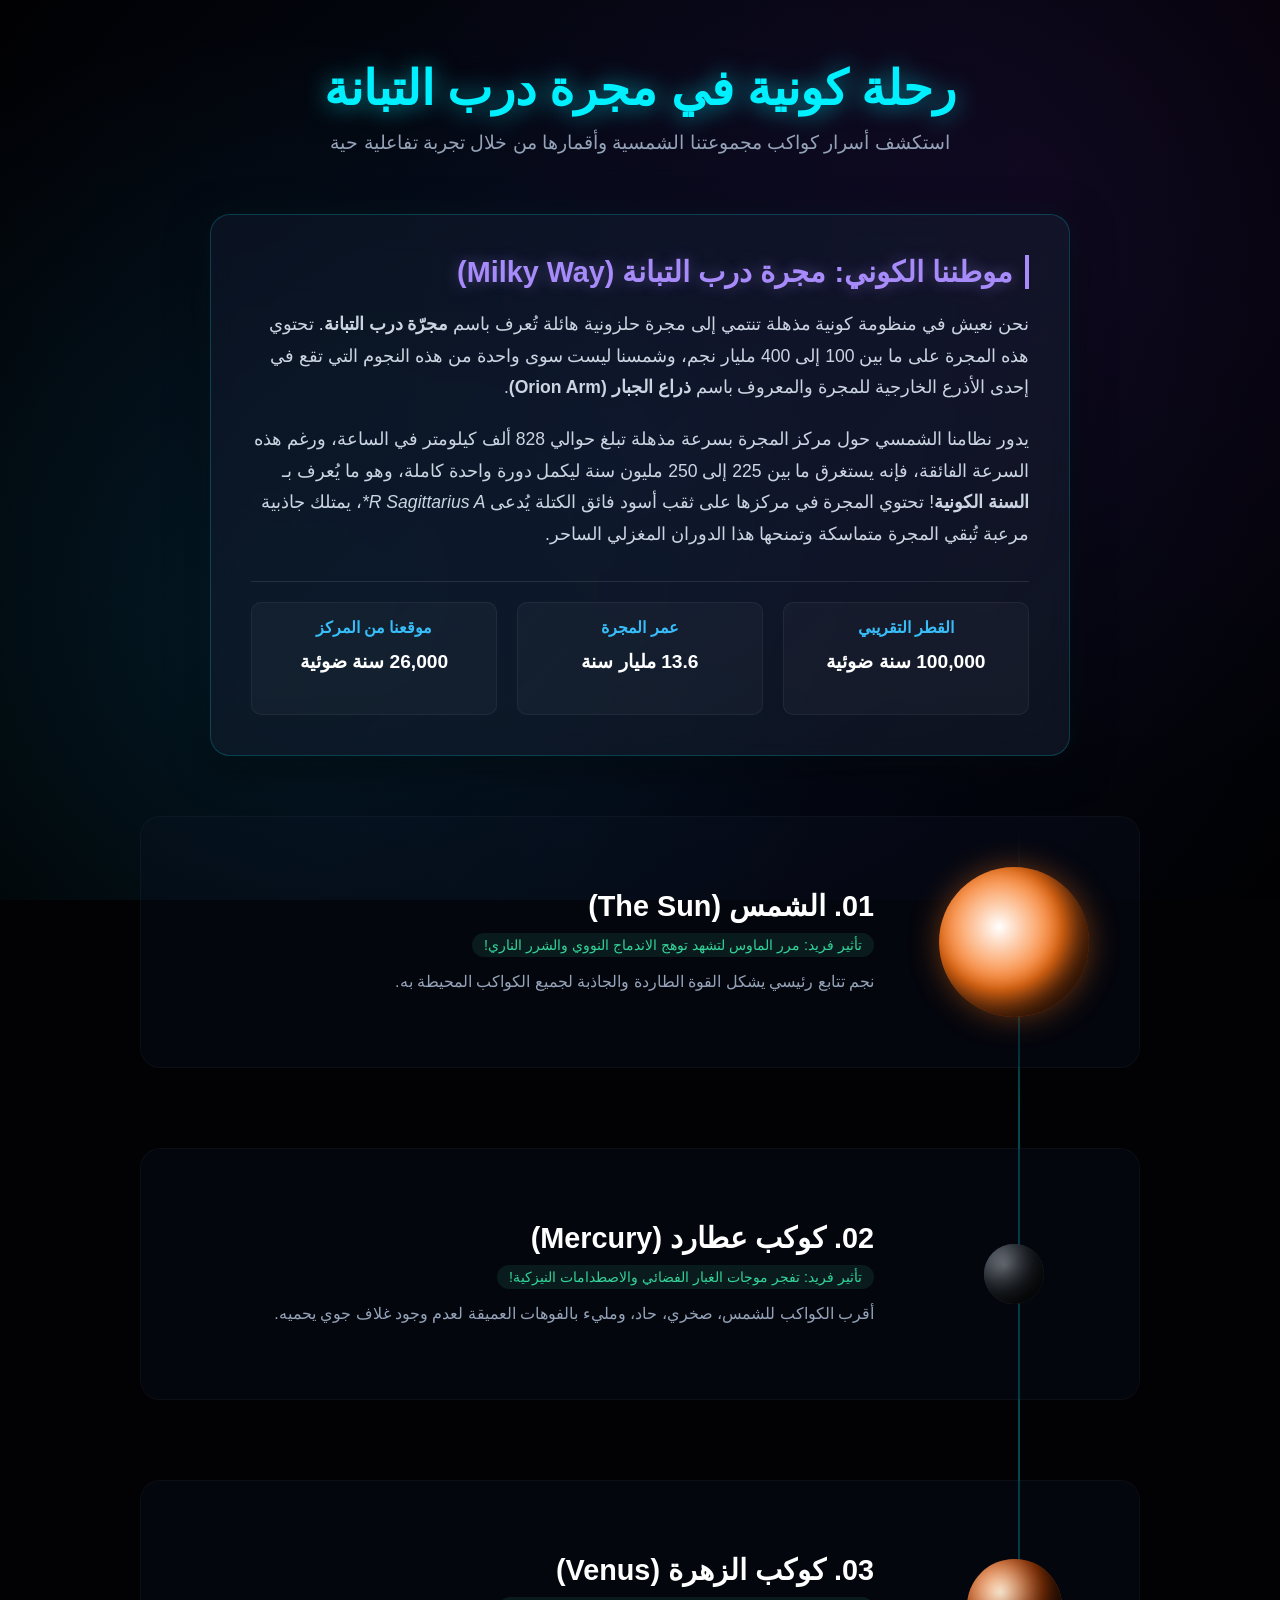
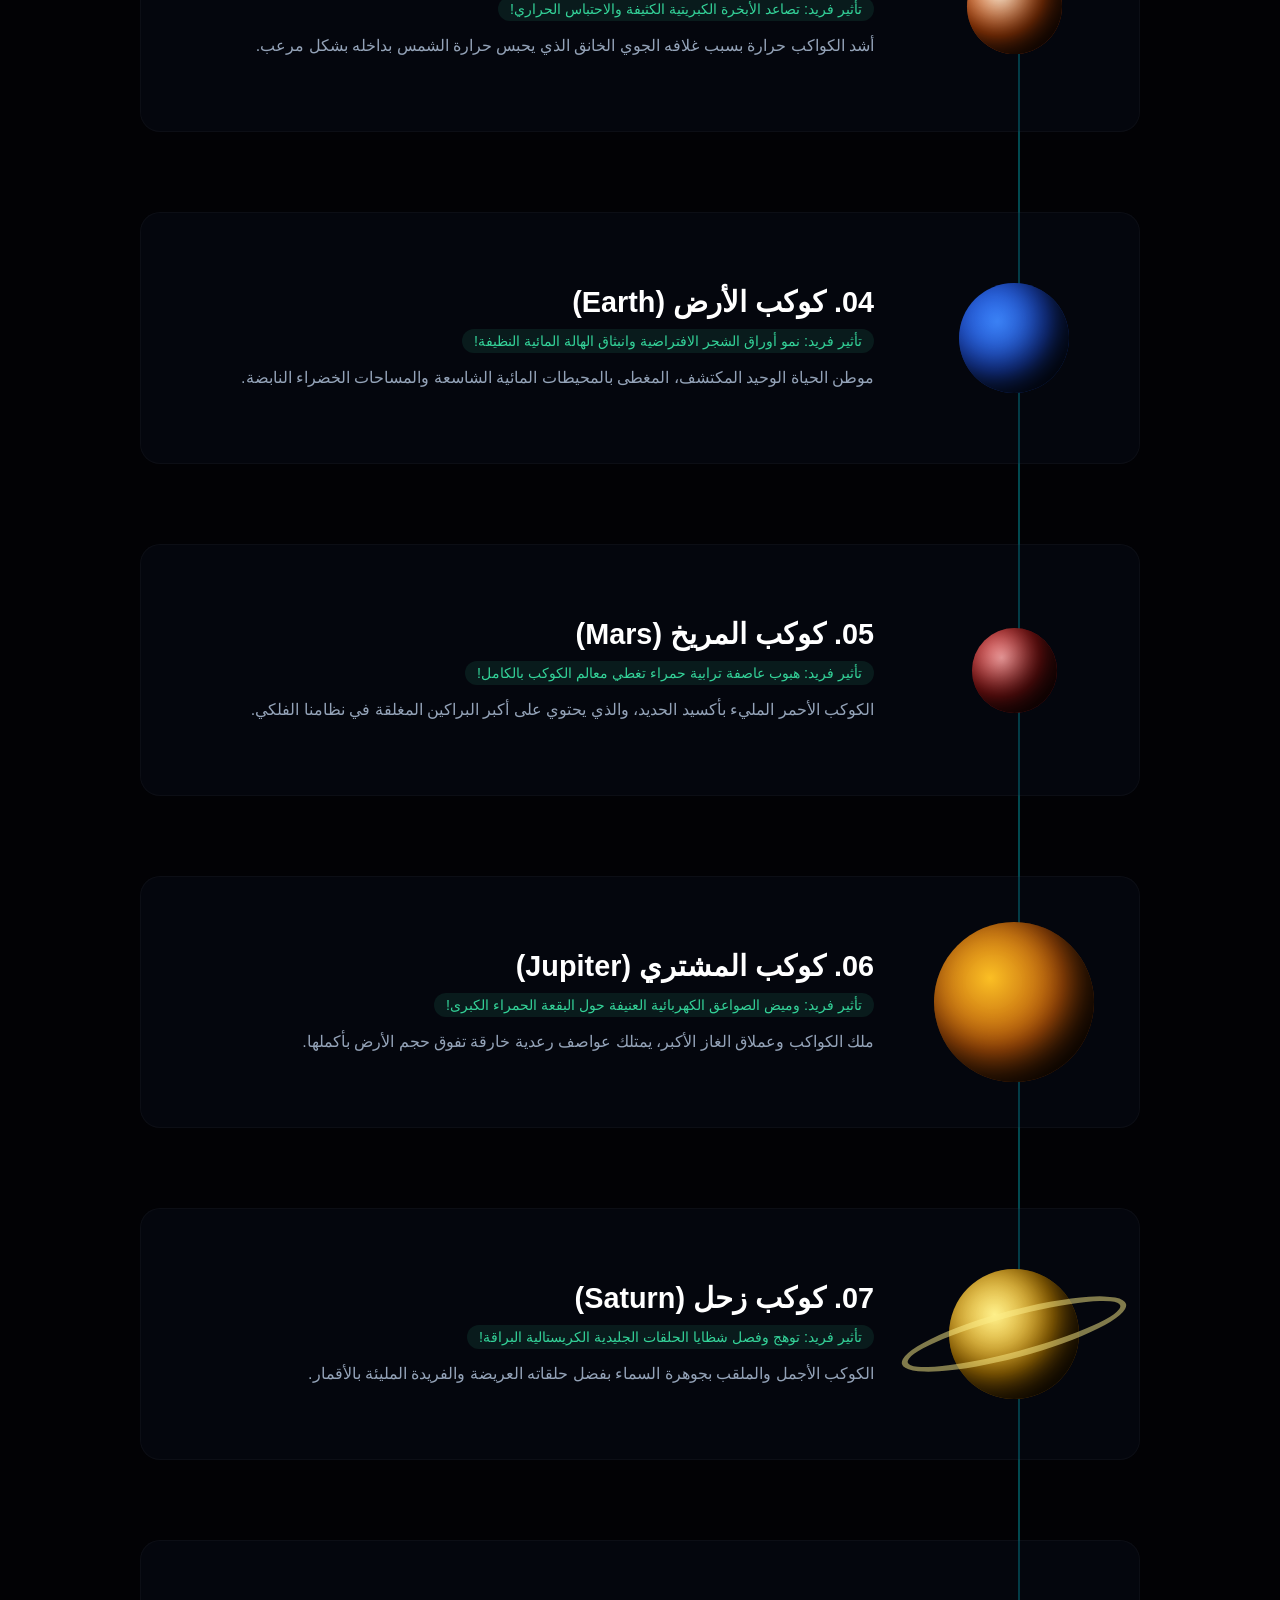
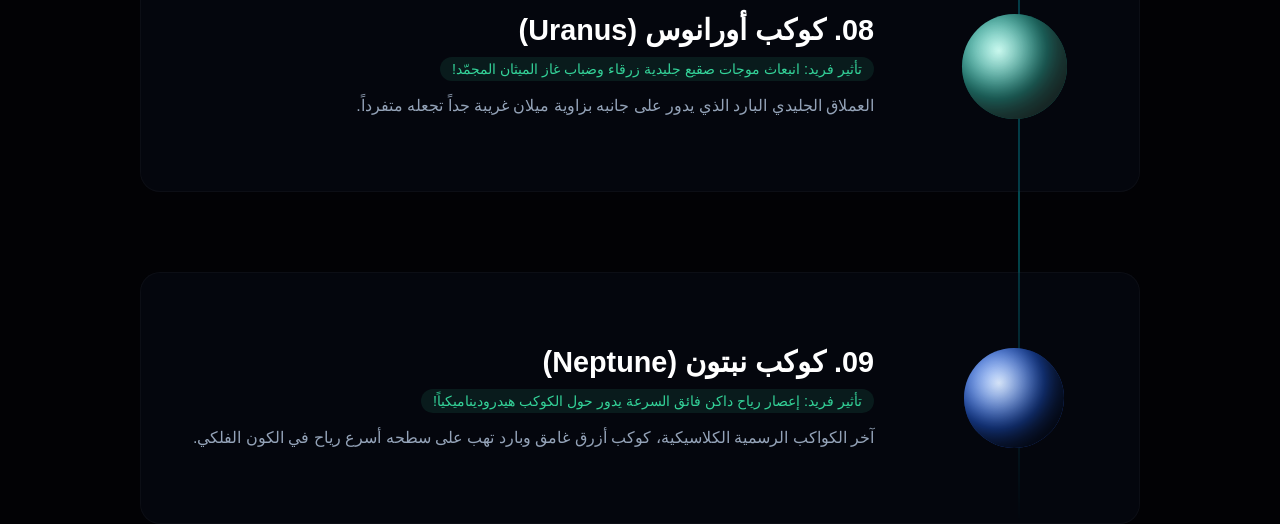
==== index.html @ 85b575a9 "Add files via upload" ====
<!doctype html>
<html lang="ar" dir="rtl">
  <head>
    <meta charset="UTF-8" />
    <meta name="viewport" content="width=device-width, initial-scale=1.0" />
    <title>مستكشف مجرة درب التبانة والكواكب</title>
    <link rel="stylesheet" href="Planets.css" />
  </head>
  <body>
    <div class="space-background">
      <div class="stars-layer"></div>
      <div class="nebula-layer"></div>
    </div>

    <header class="main-header">
      <h1>رحلة كونية في مجرة درب التبانة</h1>
      <p>
        استكشف أسرار كواكب مجموعتنا الشمسية وأقمارها من خلال تجربة تفاعلية حية
      </p>
    </header>

    <section class="galaxy-section">
      <div class="galaxy-card">
        <h2>موطننا الكوني: مجرة درب التبانة (Milky Way)</h2>
        <p>
          نحن نعيش في منظومة كونية مذهلة تنتمي إلى مجرة حلزونية هائلة تُعرف باسم
          <strong>مجرّة درب التبانة</strong>. تحتوي هذه المجرة على ما بين 100
          إلى 400 مليار نجم، وشمسنا ليست سوى واحدة من هذه النجوم التي تقع في
          إحدى الأذرع الخارجية للمجرة والمعروف باسم
          <strong>ذراع الجبار (Orion Arm)</strong>.
        </p>
        <p>
          يدور نظامنا الشمسي حول مركز المجرة بسرعة مذهلة تبلغ حوالي 828 ألف
          كيلومتر في الساعة، ورغم هذه السرعة الفائقة، فإنه يستغرق ما بين 225 إلى
          250 مليون سنة ليكمل دورة واحدة كاملة، وهو ما يُعرف بـ
          <strong>السنة الكونية</strong>! تحتوي المجرة في مركزها على ثقب أسود
          فائق الكتلة يُدعى <em>R Sagittarius A*</em>، يمتلك جاذبية مرعبة تُبقي
          المجرة متماسكة وتمنحها هذا الدوران المغزلي الساحر.
        </p>
        <div class="galaxy-stats">
          <div class="stat-item">
            <h4>القطر التقريبي</h4>
            <p>100,000 سنة ضوئية</p>
          </div>
          <div class="stat-item">
            <h4>عمر المجرة</h4>
            <p>13.6 مليار سنة</p>
          </div>
          <div class="stat-item">
            <h4>موقعنا من المركز</h4>
            <p>26,000 سنة ضوئية</p>
          </div>
        </div>
      </div>
    </section>

    <section class="solar-system-vertical">
      <div class="system-line"></div>

      <div class="celestial-row" id="sun-row" onclick="zoomPlanet('sun')">
        <div class="visual-container">
          <div class="planet-3d sun">
            <div class="fire-particle p1"></div>
            <div class="fire-particle p2"></div>
          </div>
        </div>
        <div class="text-container">
          <h3>01. الشمس (The Sun)</h3>
          <p class="feature-tag">
            تأثير فريد: مرر الماوس لتشهد توهج الاندماج النووي والشرر الناري!
          </p>
          <p class="brief-info">
            نجم تتابع رئيسي يشكل القوة الطاردة والجاذبة لجميع الكواكب المحيطة
            به.
          </p>
        </div>
      </div>

      <div
        class="celestial-row"
        id="mercury-row"
        onclick="zoomPlanet('mercury')"
      >
        <div class="visual-container">
          <div class="planet-3d mercury">
            <div class="crater-dust c1"></div>
            <div class="crater-dust c2"></div>
          </div>
        </div>
        <div class="text-container">
          <h3>02. كوكب عطارد (Mercury)</h3>
          <p class="feature-tag">
            تأثير فريد: تفجر موجات الغبار الفضائي والاصطدامات النيزكية!
          </p>
          <p class="brief-info">
            أقرب الكواكب للشمس، صخري، حاد، ومليء بالفوهات العميقة لعدم وجود غلاف
            جوي يحميه.
          </p>
        </div>
      </div>

      <div class="celestial-row" id="venus-row" onclick="zoomPlanet('venus')">
        <div class="visual-container">
          <div class="planet-3d venus">
            <div class="acid-cloud ac1"></div>
          </div>
        </div>
        <div class="text-container">
          <h3>03. كوكب الزهرة (Venus)</h3>
          <p class="feature-tag">
            تأثير فريد: تصاعد الأبخرة الكبريتية الكثيفة والاحتباس الحراري!
          </p>
          <p class="brief-info">
            أشد الكواكب حرارة بسبب غلافه الجوي الخانق الذي يحبس حرارة الشمس
            بداخله بشكل مرعب.
          </p>
        </div>
      </div>

      <div class="celestial-row" id="earth-row" onclick="zoomPlanet('earth')">
        <div class="visual-container">
          <div class="planet-3d earth">
            <div class="nature-effect water-ring"></div>
            <div class="nature-effect tree-leaf leaf1">🍃</div>
            <div class="nature-effect tree-leaf leaf2">🌱</div>
          </div>
        </div>
        <div class="text-container">
          <h3>04. كوكب الأرض (Earth)</h3>
          <p class="feature-tag">
            تأثير فريد: نمو أوراق الشجر الافتراضية وانبثاق الهالة المائية
            النظيفة!
          </p>
          <p class="brief-info">
            موطن الحياة الوحيد المكتشف، المغطى بالمحيطات المائية الشاسعة
            والمساحات الخضراء النابضة.
          </p>
        </div>
      </div>

      <div class="celestial-row" id="mars-row" onclick="zoomPlanet('mars')">
        <div class="visual-container">
          <div class="planet-3d mars">
            <div class="sand-storm s1"></div>
            <div class="sand-storm s2"></div>
          </div>
        </div>
        <div class="text-container">
          <h3>05. كوكب المريخ (Mars)</h3>
          <p class="feature-tag">
            تأثير فريد: هبوب عاصفة ترابية حمراء تغطي معالم الكوكب بالكامل!
          </p>
          <p class="brief-info">
            الكوكب الأحمر المليء بأكسيد الحديد، والذي يحتوي على أكبر البراكين
            المغلقة في نظامنا الفلكي.
          </p>
        </div>
      </div>

      <div
        class="celestial-row"
        id="jupiter-row"
        onclick="zoomPlanet('jupiter')"
      >
        <div class="visual-container">
          <div class="planet-3d jupiter">
            <div class="lightning-bolt l1">⚡</div>
            <div class="lightning-bolt l2">⚡</div>
          </div>
        </div>
        <div class="text-container">
          <h3>06. كوكب المشتري (Jupiter)</h3>
          <p class="feature-tag">
            تأثير فريد: وميض الصواعق الكهربائية العنيفة حول البقعة الحمراء
            الكبرى!
          </p>
          <p class="brief-info">
            ملك الكواكب وعملاق الغاز الأكبر، يمتلك عواصف رعدية خارقة تفوق حجم
            الأرض بأكملها.
          </p>
        </div>
      </div>

      <div class="celestial-row" id="saturn-row" onclick="zoomPlanet('saturn')">
        <div class="visual-container">
          <div class="planet-3d saturn">
            <div class="ring-glow"></div>
          </div>
        </div>
        <div class="text-container">
          <h3>07. كوكب زحل (Saturn)</h3>
          <p class="feature-tag">
            تأثير فريد: توهج وفصل شظايا الحلقات الجليدية الكريستالية البراقة!
          </p>
          <p class="brief-info">
            الكوكب الأجمل والملقب بجوهرة السماء بفضل حلقاته العريضة والفريدة
            المليئة بالأقمار.
          </p>
        </div>
      </div>

      <div class="celestial-row" id="uranus-row" onclick="zoomPlanet('uranus')">
        <div class="visual-container">
          <div class="planet-3d uranus">
            <div class="ice-mist im1"></div>
          </div>
        </div>
        <div class="text-container">
          <h3>08. كوكب أورانوس (Uranus)</h3>
          <p class="feature-tag">
            تأثير فريد: انبعاث موجات صقيع جليدية زرقاء وضباب غاز الميثان
            المجمّد!
          </p>
          <p class="brief-info">
            العملاق الجليدي البارد الذي يدور على جانبه بزاوية ميلان غريبة جداً
            تجعله متفرداً.
          </p>
        </div>
      </div>

      <div
        class="celestial-row"
        id="neptune-row"
        onclick="zoomPlanet('neptune')"
      >
        <div class="visual-container">
          <div class="planet-3d neptune">
            <div class="wind-wave ww1"></div>
            <div class="wind-wave ww2"></div>
          </div>
        </div>
        <div class="text-container">
          <h3>09. كوكب نبتون (Neptune)</h3>
          <p class="feature-tag">
            تأثير فريد: إعصار رياح داكن فائق السرعة يدور حول الكوكب
            هيدروديناميكياً!
          </p>
          <p class="brief-info">
            آخر الكواكب الرسمية الكلاسيكية، كوكب أزرق غامق وبارد تهب على سطحه
            أسرع رياح في الكون الفلكي.
          </p>
        </div>
      </div>
    </section>

    <div id="infoPanel" class="info-panel">
      <button class="back-btn" onclick="resetUniverse()">
        ← العودة للمجرة
      </button>
      <h2 id="planetName">اسم الأجرام</h2>
      <p id="planetDesc">الوصف هنا...</p>

      <div class="moons-box" id="moonsBox">
        <h3>الأقمار التابعة وحجمها (القطر التقريبي):</h3>
        <ul id="moonsList"></ul>
      </div>
    </div>

    <script src="Planets.js"></script>
  </body>
</html>
---- Planets.css ----
/* إعادة تعيين الخطوط والتنسيقات الأساسية */
* {
  margin: 0;
  padding: 0;
  box-sizing: border-box;
  font-family: "Segoe UI", Tahoma, Geneva, Verdana, sans-serif;
}

body {
  background-color: #020205;
  color: #ffffff;
  overflow-x: hidden;
  min-height: 100vh;
}

/* خلفية فضاء مع طبقات سديمية متحركة عميقة */
.space-background {
  position: fixed;
  width: 100%;
  height: 100%;
  top: 0;
  left: 0;
  z-index: -5;
  background: radial-gradient(circle at center, #060c1f 0%, #010103 100%);
}

.stars-layer {
  position: absolute;
  width: 100%;
  height: 100%;
  background: url("https://i.imgur.com/YCDftZ4.png") repeat;
  opacity: 0.6;
}

.nebula-layer {
  position: absolute;
  width: 100%;
  height: 100%;
  background:
    radial-gradient(
      circle at 80% 20%,
      rgba(88, 28, 135, 0.15) 0%,
      transparent 50%
    ),
    radial-gradient(
      circle at 20% 70%,
      rgba(6, 182, 212, 0.1) 0%,
      transparent 50%
    );
}

/* الهيدر الرئيسي للموقع */
.main-header {
  text-align: center;
  padding: 60px 20px;
}

.main-header h1 {
  font-size: 3rem;
  color: #00f0ff;
  text-shadow: 0 0 25px rgba(0, 240, 255, 0.6);
  margin-bottom: 15px;
}

.main-header p {
  color: #94a3b8;
  font-size: 1.2rem;
}

/* قسم معلومات المجرة المذهل في المنتصف */
.galaxy-section {
  max-width: 900px;
  margin: 0 auto 60px auto;
  padding: 0 20px;
  transition: all 0.5s ease;
}

.galaxy-card {
  background: linear-gradient(
    135deg,
    rgba(15, 23, 42, 0.6),
    rgba(30, 41, 59, 0.4)
  );
  border: 1px solid rgba(0, 240, 255, 0.2);
  border-radius: 20px;
  padding: 40px;
  backdrop-filter: blur(12px);
  box-shadow:
    0 10px 40px rgba(0, 0, 0, 0.5),
    0 0 30px rgba(0, 240, 255, 0.05);
}

.galaxy-card h2 {
  color: #a78bfa;
  font-size: 1.8rem;
  margin-bottom: 20px;
  text-shadow: 0 0 15px rgba(167, 139, 250, 0.4);
  border-right: 4px solid #a78bfa;
  padding-right: 12px;
}

.galaxy-card p {
  font-size: 1.1rem;
  line-height: 1.8;
  color: #cbd5e1;
  margin-bottom: 20px;
}

.galaxy-stats {
  display: flex;
  justify-content: space-between;
  flex-wrap: wrap;
  gap: 20px;
  margin-top: 30px;
  border-top: 1px solid rgba(255, 255, 255, 0.1);
  padding-top: 20px;
}

.stat-item {
  flex: 1;
  min-width: 200px;
  text-align: center;
  background: rgba(255, 255, 255, 0.03);
  padding: 15px;
  border-radius: 10px;
  border: 1px solid rgba(255, 255, 255, 0.05);
}

.stat-item h4 {
  color: #38bdf8;
  margin-bottom: 8px;
}
.stat-item p {
  font-size: 1.2rem;
  font-weight: bold;
  color: #ffffff;
}

/* قسم الأجرام السماوية المرتصّة عمودياً تحت بعضها */
.solar-system-vertical {
  max-width: 1000px;
  margin: 0 auto;
  padding: 0 20px 100px auto;
  position: relative;
  display: flex;
  flex-direction: column;
  gap: 80px;
}

.system-line {
  position: absolute;
  right: 120px;
  top: 0;
  width: 2px;
  height: 100%;
  background: linear-gradient(
    to bottom,
    transparent,
    rgba(0, 240, 255, 0.3) 10%,
    rgba(0, 240, 255, 0.3) 90%,
    transparent
  );
  z-index: -1;
}

/* صف الجرم الفلكي التفاعلي */
.celestial-row {
  display: flex;
  align-items: center;
  cursor: pointer;
  background: rgba(15, 23, 42, 0.25);
  border: 1px solid rgba(255, 255, 255, 0.03);
  padding: 25px;
  border-radius: 20px;
  transition: all 0.5s cubic-bezier(0.25, 1, 0.5, 1);
}

.celestial-row:hover {
  background: rgba(15, 23, 42, 0.6);
  border-color: rgba(0, 240, 255, 0.2);
  transform: translateX(-10px);
  box-shadow: 0 10px 30px rgba(0, 0, 0, 0.4);
}

.visual-container {
  width: 200px;
  height: 200px;
  display: flex;
  justify-content: center;
  align-items: center;
  position: relative;
  flex-shrink: 0;
}

.text-container {
  margin-right: 40px;
  flex-grow: 1;
}
.text-container h3 {
  font-size: 1.8rem;
  color: #ffffff;
  margin-bottom: 10px;
  transition: color 0.3s;
}
.celestial-row:hover .text-container h3 {
  color: #00f0ff;
}
.feature-tag {
  display: inline-block;
  font-size: 0.9rem;
  color: #34d399;
  background: rgba(52, 211, 153, 0.1);
  padding: 4px 12px;
  border-radius: 20px;
  margin-bottom: 12px;
}
.brief-info {
  color: #94a3b8;
  line-height: 1.6;
}

/* التصميم الأساسي الموحد للكواكب والمجسمات الفلكية ثلاثية الأبعاد الدوارة */
.planet-3d {
  border-radius: 50%;
  background-size: 200% 100%;
  position: relative;
  box-shadow: inset -20px -20px 40px rgba(0, 0, 0, 0.95);
  animation: spinGlobe 30s linear infinite;
  transition: all 0.6s cubic-bezier(0.25, 1, 0.5, 1);
}

@keyframes spinGlobe {
  0% {
    background-position: 0% 50%;
  }
  100% {
    background-position: 200% 50%;
  }
}

/* 1. أنيميشن الشمس المميز (توهج ناري حاد وجزيئات لهب عند اللمس) */
.sun {
  width: 150px;
  height: 150px;
  background: radial-gradient(circle at 40% 40%, #ffffff, #f97316, #7c2d12);
  box-shadow:
    inset -15px -15px 30px rgba(0, 0, 0, 0.8),
    0 0 30px rgba(249, 115, 22, 0.4);
}
.fire-particle {
  position: absolute;
  width: 100%;
  height: 100%;
  border-radius: 50%;
  border: 2px dashed #ef4444;
  top: 0;
  left: 0;
  opacity: 0;
  transition: all 0.5s ease;
}
.celestial-row:hover .sun {
  transform: scale(1.1);
  box-shadow:
    inset -10px -10px 20px rgba(0, 0, 0, 0.6),
    0 0 60px #ef4444,
    0 0 100px #f97316;
}
.celestial-row:hover .fire-particle {
  opacity: 0.8;
}
.celestial-row:hover .p1 {
  transform: scale(1.2) rotate(45deg);
  animation: pulseGlow 1.5s infinite linear;
}
.celestial-row:hover .p2 {
  transform: scale(1.3) rotate(-45deg);
  animation: pulseGlow 2s infinite linear;
}

@keyframes pulseGlow {
  0% {
    transform: scale(1.1) rotate(0deg);
    opacity: 0.8;
  }
  100% {
    transform: scale(1.3) rotate(180deg);
    opacity: 0;
  }
}

/* 2. أنيميشن عطارد المميز (موجة غبار صخرية) */
.mercury {
  width: 60px;
  height: 60px;
  background: radial-gradient(circle at 35% 35%, #9ca3af, #4b5563, #111827);
}
.crater-dust {
  position: absolute;
  border-radius: 50%;
  background: rgba(156, 163, 175, 0.3);
  width: 10px;
  height: 10px;
  opacity: 0;
  transition: all 0.5s ease;
}
.celestial-row:hover .mercury {
  transform: scale(1.15);
  box-shadow:
    inset -10px -10px 25px rgba(0, 0, 0, 0.9),
    0 0 25px rgba(156, 163, 175, 0.4);
}
.celestial-row:hover .c1 {
  top: -10px;
  left: 20px;
  opacity: 1;
  transform: scale(2);
}
.celestial-row:hover .c2 {
  bottom: -5px;
  right: 10px;
  opacity: 1;
  transform: scale(2.5);
}

/* 3. أنيميشن كوكب الزهرة المميز (سحب حمضية وأبخرة) */
.venus {
  width: 95px;
  height: 95px;
  background: radial-gradient(circle at 35% 35%, #ffedd5, #ea580c, #431407);
}
.acid-cloud {
  position: absolute;
  width: 120%;
  height: 20px;
  background: rgba(234, 88, 12, 0.2);
  border-radius: 50%;
  top: 40%;
  left: -10%;
  opacity: 0;
  transition: all 0.6s ease;
}
.celestial-row:hover .venus {
  transform: scale(1.12);
  box-shadow:
    inset -15px -15px 35px rgba(0, 0, 0, 0.9),
    0 0 40px rgba(234, 88, 12, 0.5);
}
.celestial-row:hover .ac1 {
  opacity: 1;
  transform: translateY(-10px) scaleY(1.5);
}

/* 4. أنيميشن الأرض الساحر والفريد (حلقة مائية ونمو أوراق الشجر) */
.earth {
  width: 110px;
  height: 110px;
  background: radial-gradient(circle at 35% 35%, #3b82f6, #1d4ed8, #051b44);
}
.nature-effect {
  position: absolute;
  opacity: 0;
  transition: all 0.6s cubic-bezier(0.175, 0.885, 0.32, 1.275);
}
.water-ring {
  top: -10px;
  left: -10px;
  width: 130px;
  height: 130px;
  border: 2px solid #60a5fa;
  border-radius: 50%;
  transform: scale(0.8);
}
.tree-leaf {
  font-size: 1.4rem;
}
.leaf1 {
  top: -20px;
  right: 20px;
}
.leaf2 {
  bottom: -15px;
  left: 20px;
}
.celestial-row:hover .earth {
  transform: scale(1.15);
  box-shadow:
    inset -10px -10px 25px rgba(0, 0, 0, 0.8),
    0 0 40px rgba(96, 165, 250, 0.6);
}
.celestial-row:hover .water-ring {
  opacity: 0.6;
  transform: scale(1.05);
}
.celestial-row:hover .leaf1 {
  opacity: 1;
  transform: translateY(-15px) rotate(25deg);
}
.celestial-row:hover .leaf2 {
  opacity: 1;
  transform: translateY(15px) rotate(-25deg);
}

/* 5. أنيميشن المريخ المميز (عواصف رملية دوارة) */
.mars {
  width: 85px;
  height: 85px;
  background: radial-gradient(circle at 35% 35%, #fca5a5, #b91c1c, #450a0a);
}
.sand-storm {
  position: absolute;
  width: 100%;
  height: 100%;
  top: 0;
  left: 0;
  border-radius: 50%;
  border: 3px dotted rgba(185, 28, 28, 0.6);
  opacity: 0;
  transition: all 0.5s ease;
}
.celestial-row:hover .mars {
  transform: scale(1.15);
  box-shadow:
    inset -15px -15px 30px rgba(0, 0, 0, 0.9),
    0 0 35px rgba(185, 28, 28, 0.6);
}
.celestial-row:hover .s1 {
  opacity: 0.8;
  transform: scale(1.15) rotate(90deg);
}
.celestial-row:hover .s2 {
  opacity: 0.5;
  transform: scale(1.25) rotate(-90deg);
}

/* 6. أنيميشن المشتري المميز (وميض البرق والصواعق العنيفة) */
.jupiter {
  width: 160px;
  height: 160px;
  background: radial-gradient(circle at 35% 35%, #fbbf24, #b45309, #451a03);
}
.lightning-bolt {
  position: absolute;
  font-size: 1.5rem;
  color: #fffbeb;
  text-shadow: 0 0 10px #eab308;
  opacity: 0;
  transition: all 0.3s ease;
}
.l1 {
  top: 30px;
  left: 20px;
}
.l2 {
  bottom: 40px;
  right: 30px;
}
.celestial-row:hover .jupiter {
  transform: scale(1.08);
  box-shadow:
    inset -20px -20px 45px rgba(0, 0, 0, 0.9),
    0 0 45px rgba(251, 191, 36, 0.4);
}
.celestial-row:hover .lightning-bolt {
  opacity: 1;
  animation: flash 0.4s infinite alternate;
}
@keyframes flash {
  0% {
    opacity: 0.2;
  }
  100% {
    opacity: 1;
  }
}

/* 7. أنيميشن زحل الأنيق (بريق وتوهج الحلقة الجليدية) */
.saturn {
  width: 130px;
  height: 130px;
  background: radial-gradient(circle at 35% 35%, #fef08a, #ca8a04, #451a03);
}
.saturn::after {
  content: "";
  position: absolute;
  top: 50%;
  left: 50%;
  width: 220px;
  height: 35px;
  border: 6px solid rgba(254, 240, 138, 0.5);
  border-radius: 50%;
  transform: translate(-50%, -50%) rotate(-15deg);
  transition: all 0.5s ease;
}
.celestial-row:hover .saturn {
  transform: scale(1.1);
}
.celestial-row:hover .saturn::after {
  border-color: rgba(254, 240, 138, 0.9);
  box-shadow: 0 0 25px rgba(254, 240, 138, 0.8);
}

/* 8. أورانوس الجليدي (موجة ضباب مثلجة وصقيع) */
.uranus {
  width: 105px;
  height: 105px;
  background: radial-gradient(circle at 35% 35%, #ccfbf1, #0d9488, #115e59);
}
.ice-mist {
  position: absolute;
  width: 100%;
  height: 100%;
  top: 0;
  left: 0;
  border-radius: 50%;
  background: rgba(204, 251, 241, 0.1);
  box-shadow: 0 0 0px rgba(204, 251, 241, 0);
  transition: all 0.5s ease;
}
.celestial-row:hover .uranus {
  transform: scale(1.12);
  box-shadow:
    inset -15px -15px 35px rgba(0, 0, 0, 0.9),
    0 0 40px rgba(13, 148, 136, 0.6);
}
.celestial-row:hover .ice-mist {
  box-shadow: 0 0 30px 15px rgba(204, 251, 241, 0.3);
}

/* 9. نبتون العاصف (رياخ خارقة وأمواج طاقة متحركة) */
.neptune {
  width: 100px;
  height: 100px;
  background: radial-gradient(circle at 35% 35%, #dbeafe, #2563eb, #1e3a8a);
}
.wind-wave {
  position: absolute;
  width: 100%;
  height: 100%;
  top: 0;
  left: 0;
  border-radius: 50%;
  border: 2px solid rgba(59, 130, 246, 0.4);
  opacity: 0;
  transition: all 0.5s ease;
}
.celestial-row:hover .neptune {
  transform: scale(1.15);
  box-shadow:
    inset -15px -15px 35px rgba(0, 0, 0, 0.9),
    0 0 40px rgba(37, 99, 235, 0.7);
}
.celestial-row:hover .ww1 {
  opacity: 1;
  transform: scale(1.2);
}
.celestial-row:hover .ww2 {
  opacity: 0.5;
  transform: scale(1.35);
}

/* وضعية التكبير السينمائي الشامل عند النقر */
.celestial-row.active {
  position: fixed;
  top: 50%;
  left: 25%;
  transform: translate(-50%, -50%) !important;
  z-index: 10;
  background: transparent;
  border: none;
  box-shadow: none;
}
.celestial-row.active .visual-container {
  width: 600px;
  height: 600px;
}
.celestial-row.active .planet-3d {
  width: 80vw;
  height: 80vw;
  max-width: 550px;
  max-height: 550px;
  box-shadow:
    inset -35px -35px 80px rgba(0, 0, 0, 0.95),
    0 0 60px rgba(255, 255, 255, 0.2);
}
.celestial-row.active .text-container {
  display: none;
}
.celestial-row.hidden {
  opacity: 0;
  transform: scale(0);
  pointer-events: none;
}

/* لوحة البيانات الجانبية */
.info-panel {
  position: fixed;
  right: -50%;
  top: 0;
  width: 45%;
  height: 100%;
  background: rgba(7, 11, 22, 0.9);
  backdrop-filter: blur(25px);
  border-left: 1px solid rgba(255, 255, 255, 0.08);
  padding: 60px 40px;
  display: flex;
  flex-direction: column;
  justify-content: center;
  transition: right 0.8s cubic-bezier(0.25, 1, 0.5, 1);
  z-index: 9;
}
.info-panel.show {
  right: 0;
}
.info-panel h2 {
  font-size: 2.8rem;
  color: #00f0ff;
  margin-bottom: 20px;
}
.info-panel p {
  font-size: 1.15rem;
  line-height: 1.8;
  color: #cbd5e1;
  margin-bottom: 30px;
  text-align: justify;
}

.back-btn {
  position: absolute;
  top: 40px;
  right: 40px;
  background: transparent;
  border: 1px solid #00f0ff;
  color: #00f0ff;
  padding: 10px 24px;
  border-radius: 25px;
  cursor: pointer;
  font-weight: bold;
  transition: all 0.3s;
}
.back-btn:hover {
  background: #00f0ff;
  color: #000;
  box-shadow: 0 0 20px #00f0ff;
}

.moons-box h3 {
  margin-bottom: 15px;
  color: #a78bfa;
  font-size: 1.3rem;
}
#moonsList li {
  list-style: none;
  background: rgba(255, 255, 255, 0.04);
  padding: 14px 20px;
  margin-bottom: 12px;
  border-radius: 8px;
  display: flex;
  justify-content: space-between;
  border-right: 4px solid #a78bfa;
  animation: fadeInUp 0.5s ease both;
}

@keyframes fadeInUp {
  from {
    opacity: 0;
    transform: translateY(20px);
  }
  to {
    opacity: 1;
    transform: translateY(0);
  }
}

@media (max-width: 768px) {
  .celestial-row {
    flex-direction: column;
    text-align: center;
  }
  .text-container {
    margin-right: 0;
    margin-top: 20px;
  }
  .info-panel {
    width: 100%;
    right: -100%;
  }
  .celestial-row.active {
    left: 50%;
    top: 30%;
  }
}
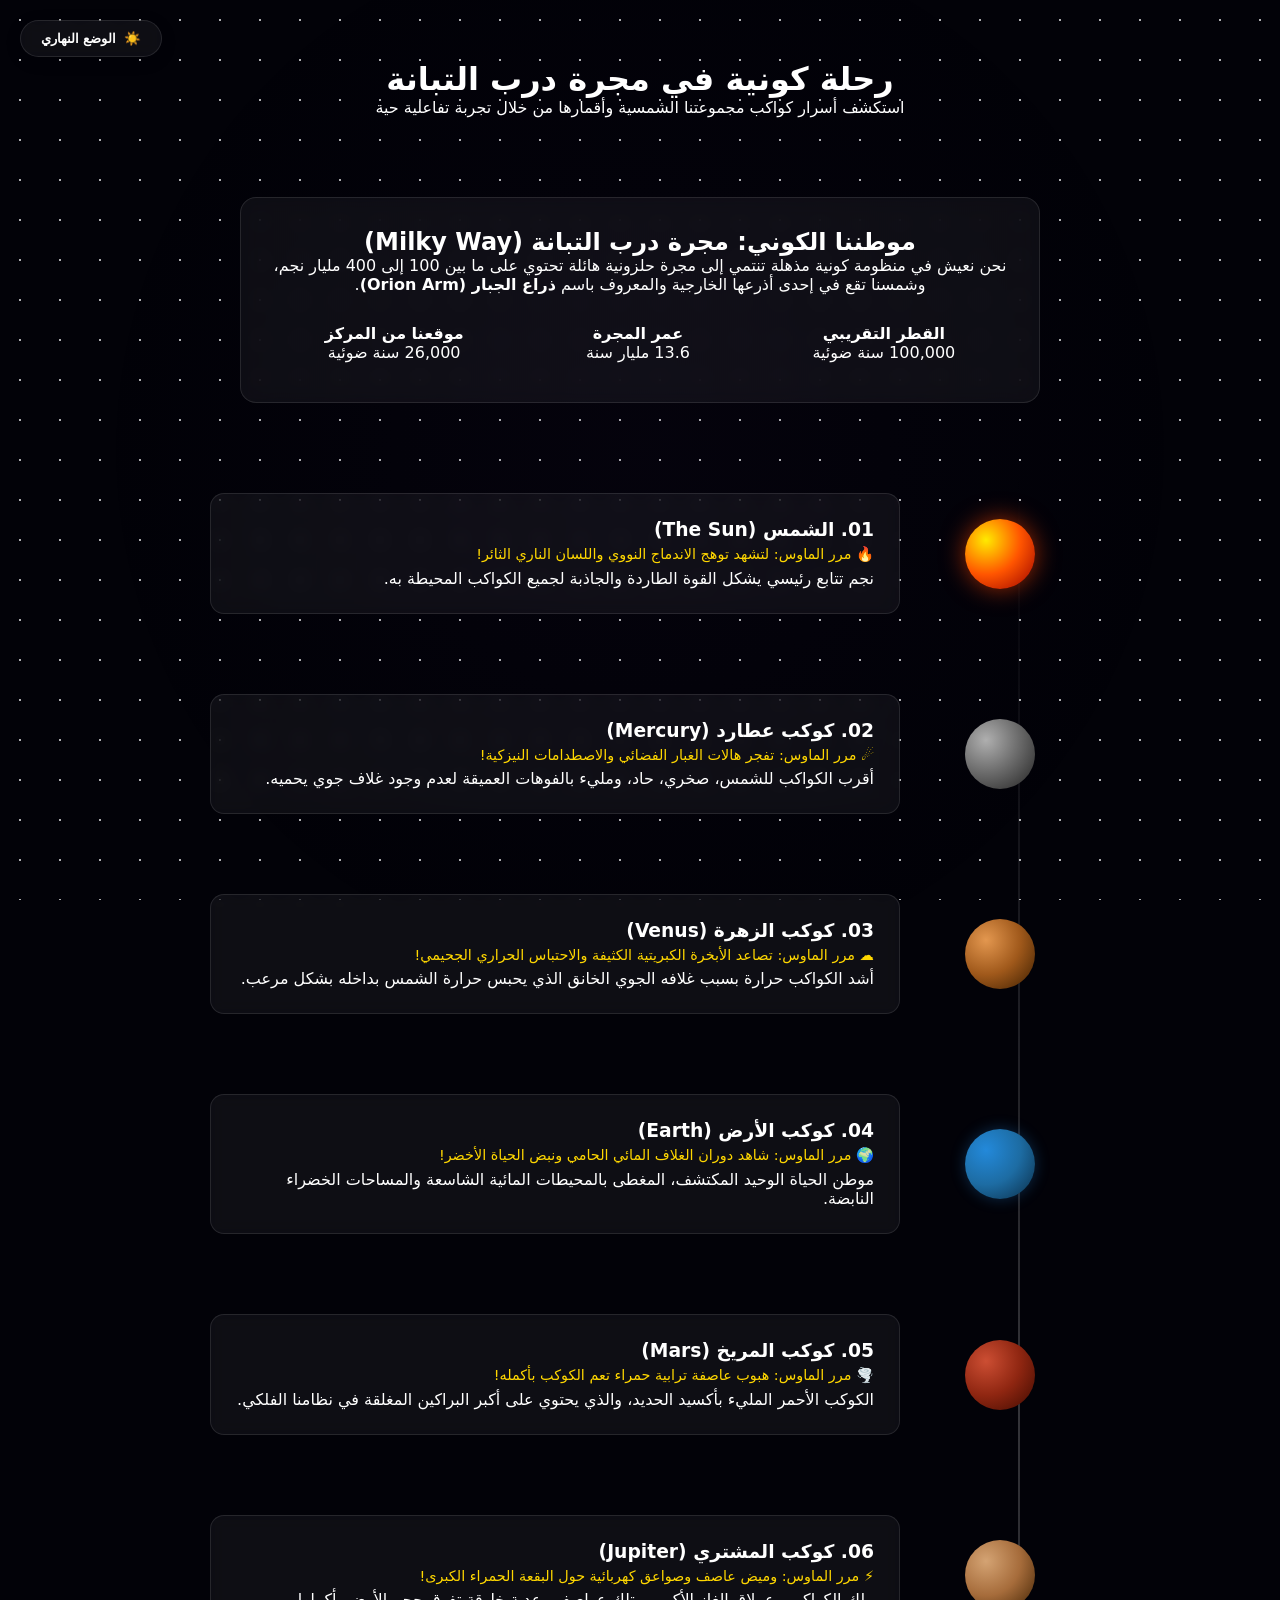
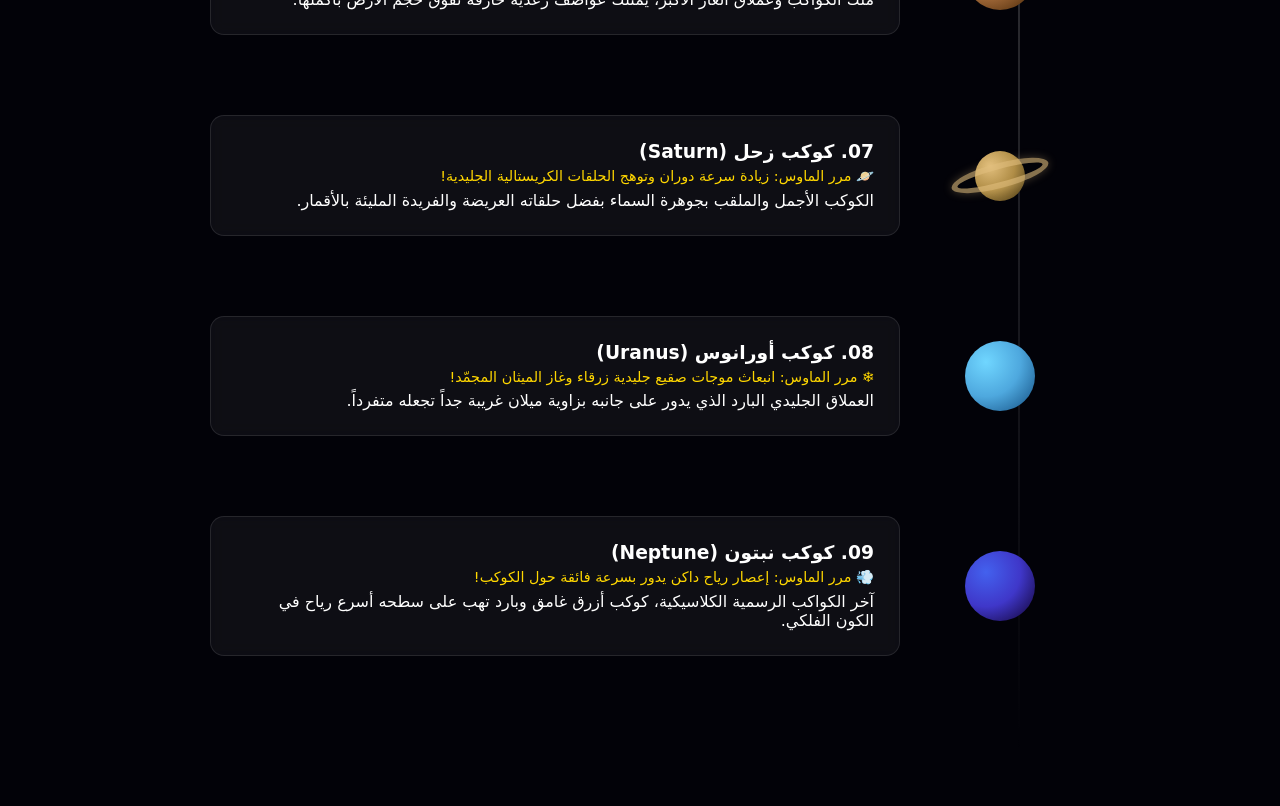
==== commit cd862617: "Add files via upload" ====
--- a/index.html
+++ b/index.html
@@ -1,18 +1,22 @@
 <!doctype html>
-<html lang="ar" dir="rtl">
+<html lang="ar" dir="rtl" data-theme="dark">
   <head>
     <meta charset="UTF-8" />
     <meta name="viewport" content="width=device-width, initial-scale=1.0" />
-    <title>مستكشف مجرة درب التبانة والكواكب</title>
+    <title>مستكشف مجرة درب التبانة والكواكب التفاعلي</title>
     <link rel="stylesheet" href="Planets.css" />
   </head>
   <body>
+    <button id="themeToggle" class="theme-toggle-btn" onclick="toggleTheme()">
+      <span class="icon">☀️</span> <span class="text">الوضع النهاري</span>
+    </button>
+
     <div class="space-background">
       <div class="stars-layer"></div>
       <div class="nebula-layer"></div>
     </div>
 
-    <header class="main-header">
+    <header class="main-header" id="mainHeader">
       <h1>رحلة كونية في مجرة درب التبانة</h1>
       <p>
         استكشف أسرار كواكب مجموعتنا الشمسية وأقمارها من خلال تجربة تفاعلية حية
@@ -23,19 +27,9 @@
       <div class="galaxy-card">
         <h2>موطننا الكوني: مجرة درب التبانة (Milky Way)</h2>
         <p>
-          نحن نعيش في منظومة كونية مذهلة تنتمي إلى مجرة حلزونية هائلة تُعرف باسم
-          <strong>مجرّة درب التبانة</strong>. تحتوي هذه المجرة على ما بين 100
-          إلى 400 مليار نجم، وشمسنا ليست سوى واحدة من هذه النجوم التي تقع في
-          إحدى الأذرع الخارجية للمجرة والمعروف باسم
-          <strong>ذراع الجبار (Orion Arm)</strong>.
-        </p>
-        <p>
-          يدور نظامنا الشمسي حول مركز المجرة بسرعة مذهلة تبلغ حوالي 828 ألف
-          كيلومتر في الساعة، ورغم هذه السرعة الفائقة، فإنه يستغرق ما بين 225 إلى
-          250 مليون سنة ليكمل دورة واحدة كاملة، وهو ما يُعرف بـ
-          <strong>السنة الكونية</strong>! تحتوي المجرة في مركزها على ثقب أسود
-          فائق الكتلة يُدعى <em>R Sagittarius A*</em>، يمتلك جاذبية مرعبة تُبقي
-          المجرة متماسكة وتمنحها هذا الدوران المغزلي الساحر.
+          نحن نعيش في منظومة كونية مذهلة تنتمي إلى مجرة حلزونية هائلة تحتوي على
+          ما بين 100 إلى 400 مليار نجم، وشمسنا تقع في إحدى أذرعها الخارجية
+          والمعروف باسم <strong>ذراع الجبار (Orion Arm)</strong>.
         </p>
         <div class="galaxy-stats">
           <div class="stat-item">
@@ -67,7 +61,7 @@
         <div class="text-container">
           <h3>01. الشمس (The Sun)</h3>
           <p class="feature-tag">
-            تأثير فريد: مرر الماوس لتشهد توهج الاندماج النووي والشرر الناري!
+            🔥 مرر الماوس: لتشهد توهج الاندماج النووي واللسان الناري الثائر!
           </p>
           <p class="brief-info">
             نجم تتابع رئيسي يشكل القوة الطاردة والجاذبة لجميع الكواكب المحيطة
@@ -84,13 +78,12 @@
         <div class="visual-container">
           <div class="planet-3d mercury">
             <div class="crater-dust c1"></div>
-            <div class="crater-dust c2"></div>
           </div>
         </div>
         <div class="text-container">
           <h3>02. كوكب عطارد (Mercury)</h3>
           <p class="feature-tag">
-            تأثير فريد: تفجر موجات الغبار الفضائي والاصطدامات النيزكية!
+            ☄️ مرر الماوس: تفجر هالات الغبار الفضائي والاصطدامات النيزكية!
           </p>
           <p class="brief-info">
             أقرب الكواكب للشمس، صخري، حاد، ومليء بالفوهات العميقة لعدم وجود غلاف
@@ -108,7 +101,8 @@
         <div class="text-container">
           <h3>03. كوكب الزهرة (Venus)</h3>
           <p class="feature-tag">
-            تأثير فريد: تصاعد الأبخرة الكبريتية الكثيفة والاحتباس الحراري!
+            ☁️ مرر الماوس: تصاعد الأبخرة الكبريتية الكثيفة والاحتباس الحراري
+            الجحيمي!
           </p>
           <p class="brief-info">
             أشد الكواكب حرارة بسبب غلافه الجوي الخانق الذي يحبس حرارة الشمس
@@ -122,14 +116,12 @@
           <div class="planet-3d earth">
             <div class="nature-effect water-ring"></div>
             <div class="nature-effect tree-leaf leaf1">🍃</div>
-            <div class="nature-effect tree-leaf leaf2">🌱</div>
           </div>
         </div>
         <div class="text-container">
           <h3>04. كوكب الأرض (Earth)</h3>
           <p class="feature-tag">
-            تأثير فريد: نمو أوراق الشجر الافتراضية وانبثاق الهالة المائية
-            النظيفة!
+            🌍 مرر الماوس: شاهد دوران الغلاف المائي الحامي ونبض الحياة الأخضر!
           </p>
           <p class="brief-info">
             موطن الحياة الوحيد المكتشف، المغطى بالمحيطات المائية الشاسعة
@@ -148,7 +140,7 @@
         <div class="text-container">
           <h3>05. كوكب المريخ (Mars)</h3>
           <p class="feature-tag">
-            تأثير فريد: هبوب عاصفة ترابية حمراء تغطي معالم الكوكب بالكامل!
+            🌪️ مرر الماوس: هبوب عاصفة ترابية حمراء تعم الكوكب بأكمله!
           </p>
           <p class="brief-info">
             الكوكب الأحمر المليء بأكسيد الحديد، والذي يحتوي على أكبر البراكين
@@ -165,14 +157,12 @@
         <div class="visual-container">
           <div class="planet-3d jupiter">
             <div class="lightning-bolt l1">⚡</div>
-            <div class="lightning-bolt l2">⚡</div>
           </div>
         </div>
         <div class="text-container">
           <h3>06. كوكب المشتري (Jupiter)</h3>
           <p class="feature-tag">
-            تأثير فريد: وميض الصواعق الكهربائية العنيفة حول البقعة الحمراء
-            الكبرى!
+            ⚡ مرر الماوس: وميض عاصف وصواعق كهربائية حول البقعة الحمراء الكبرى!
           </p>
           <p class="brief-info">
             ملك الكواكب وعملاق الغاز الأكبر، يمتلك عواصف رعدية خارقة تفوق حجم
@@ -183,14 +173,15 @@
 
       <div class="celestial-row" id="saturn-row" onclick="zoomPlanet('saturn')">
         <div class="visual-container">
-          <div class="planet-3d saturn">
-            <div class="ring-glow"></div>
+          <div class="saturn-container">
+            <div class="planet-3d saturn"></div>
+            <div class="saturn-rings"></div>
           </div>
         </div>
         <div class="text-container">
           <h3>07. كوكب زحل (Saturn)</h3>
           <p class="feature-tag">
-            تأثير فريد: توهج وفصل شظايا الحلقات الجليدية الكريستالية البراقة!
+            🪐 مرر الماوس: زيادة سرعة دوران وتوهج الحلقات الكريستالية الجليدية!
           </p>
           <p class="brief-info">
             الكوكب الأجمل والملقب بجوهرة السماء بفضل حلقاته العريضة والفريدة
@@ -208,8 +199,7 @@
         <div class="text-container">
           <h3>08. كوكب أورانوس (Uranus)</h3>
           <p class="feature-tag">
-            تأثير فريد: انبعاث موجات صقيع جليدية زرقاء وضباب غاز الميثان
-            المجمّد!
+            ❄️ مرر الماوس: انبعاث موجات صقيع جليدية زرقاء وغاز الميثان المجمّد!
           </p>
           <p class="brief-info">
             العملاق الجليدي البارد الذي يدور على جانبه بزاوية ميلان غريبة جداً
@@ -226,14 +216,12 @@
         <div class="visual-container">
           <div class="planet-3d neptune">
             <div class="wind-wave ww1"></div>
-            <div class="wind-wave ww2"></div>
           </div>
         </div>
         <div class="text-container">
           <h3>09. كوكب نبتون (Neptune)</h3>
           <p class="feature-tag">
-            تأثير فريد: إعصار رياح داكن فائق السرعة يدور حول الكوكب
-            هيدروديناميكياً!
+            💨 مرر الماوس: إعصار رياح داكن يدور بسرعة فائقة حول الكوكب!
           </p>
           <p class="brief-info">
             آخر الكواكب الرسمية الكلاسيكية، كوكب أزرق غامق وبارد تهب على سطحه
--- a/Planets.css
+++ b/Planets.css
@@ -1,691 +1,532 @@
-/* إعادة تعيين الخطوط والتنسيقات الأساسية */
+/* إعداد متغيرات الألوان للتحكم بالوضع الداكن والفاتح */
+:root[data-theme="dark"] {
+  --bg-color: #020208;
+  --text-color: #ffffff;
+  --card-bg: rgba(255, 255, 255, 0.05);
+  --card-border: rgba(255, 255, 255, 0.1);
+  --stars-opacity: 0.7;
+  --nebula-opacity: 0.15;
+  --line-color: rgba(255, 255, 255, 0.2);
+}
+
+:root[data-theme="light"] {
+  --bg-color: #f4f7f6;
+  --text-color: #111625;
+  --card-bg: rgba(255, 255, 255, 0.85);
+  --card-border: rgba(0, 0, 0, 0.1);
+  --stars-opacity: 0.1;
+  --nebula-opacity: 0.02;
+  --line-color: rgba(0, 0, 0, 0.15);
+}
+
 * {
+  box-sizing: border-box;
   margin: 0;
   padding: 0;
-  box-sizing: border-box;
-  font-family: "Segoe UI", Tahoma, Geneva, Verdana, sans-serif;
 }
 
 body {
-  background-color: #020205;
-  color: #ffffff;
+  background-color: var(--bg-color);
+  color: var(--text-color);
+  font-family:
+    system-ui,
+    -apple-system,
+    sans-serif;
   overflow-x: hidden;
-  min-height: 100vh;
-}
-
-/* خلفية فضاء مع طبقات سديمية متحركة عميقة */
+  transition:
+    background-color 0.5s ease,
+    color 0.5s ease;
+}
+
+/* تنسيق زر تبديل الوضع */
+.theme-toggle-btn {
+  position: fixed;
+  top: 20px;
+  left: 20px;
+  z-index: 1000;
+  padding: 10px 20px;
+  border-radius: 30px;
+  border: 1px solid var(--card-border);
+  background: var(--card-bg);
+  color: var(--text-color);
+  cursor: pointer;
+  font-weight: bold;
+  display: flex;
+  align-items: center;
+  gap: 8px;
+  backdrop-filter: blur(8px);
+  box-shadow: 0 4px 15px rgba(0, 0, 0, 0.2);
+  transition: all 0.3s ease;
+}
+.theme-toggle-btn:hover {
+  transform: scale(1.05);
+}
+
+/* خلفية الفضاء والنجوم السلسة */
 .space-background {
   position: fixed;
-  width: 100%;
-  height: 100%;
   top: 0;
   left: 0;
-  z-index: -5;
-  background: radial-gradient(circle at center, #060c1f 0%, #010103 100%);
-}
-
+  width: 100%;
+  height: 100%;
+  z-index: -1;
+  pointer-events: none;
+}
+.stars-layer,
+.nebula-layer {
+  position: absolute;
+  width: 100%;
+  height: 100%;
+  transition: opacity 0.5s ease;
+}
 .stars-layer {
-  position: absolute;
-  width: 100%;
-  height: 100%;
-  background: url("https://i.imgur.com/YCDftZ4.png") repeat;
-  opacity: 0.6;
-}
-
+  background-image: radial-gradient(white 1px, transparent 0);
+  background-size: 40px 40px;
+  opacity: var(--stars-opacity);
+}
 .nebula-layer {
-  position: absolute;
-  width: 100%;
-  height: 100%;
-  background:
-    radial-gradient(
-      circle at 80% 20%,
-      rgba(88, 28, 135, 0.15) 0%,
-      transparent 50%
-    ),
-    radial-gradient(
-      circle at 20% 70%,
-      rgba(6, 182, 212, 0.1) 0%,
-      transparent 50%
-    );
-}
-
-/* الهيدر الرئيسي للموقع */
+  background: radial-gradient(
+    circle,
+    rgba(80, 40, 120, 0.3) 0%,
+    transparent 70%
+  );
+  opacity: var(--nebula-opacity);
+}
+
+/* الهيدر وبطاقة المجرة */
 .main-header {
   text-align: center;
   padding: 60px 20px;
-}
-
-.main-header h1 {
-  font-size: 3rem;
-  color: #00f0ff;
-  text-shadow: 0 0 25px rgba(0, 240, 255, 0.6);
-  margin-bottom: 15px;
-}
-
-.main-header p {
-  color: #94a3b8;
-  font-size: 1.2rem;
-}
-
-/* قسم معلومات المجرة المذهل في المنتصف */
+  transition: opacity 0.4s ease;
+}
 .galaxy-section {
+  display: flex;
+  justify-content: center;
+  padding: 20px;
+  transition: opacity 0.4s ease;
+}
+.galaxy-card {
+  max-width: 800px;
+  padding: 30px;
+  border-radius: 16px;
+  background: var(--card-bg);
+  border: 1px solid var(--card-border);
+  backdrop-filter: blur(12px);
+  transition: all 0.5s ease;
+  text-align: center;
+}
+.galaxy-stats {
+  display: flex;
+  justify-content: space-around;
+  margin-top: 20px;
+  gap: 15px;
+  flex-wrap: wrap;
+}
+.stat-item {
+  text-align: center;
+  padding: 10px;
+}
+
+/* نظام عرض الكواكب عمودياً خط الجاذبية */
+.solar-system-vertical {
+  position: relative;
   max-width: 900px;
-  margin: 0 auto 60px auto;
-  padding: 0 20px;
-  transition: all 0.5s ease;
-}
-
-.galaxy-card {
-  background: linear-gradient(
-    135deg,
-    rgba(15, 23, 42, 0.6),
-    rgba(30, 41, 59, 0.4)
-  );
-  border: 1px solid rgba(0, 240, 255, 0.2);
-  border-radius: 20px;
-  padding: 40px;
-  backdrop-filter: blur(12px);
-  box-shadow:
-    0 10px 40px rgba(0, 0, 0, 0.5),
-    0 0 30px rgba(0, 240, 255, 0.05);
-}
-
-.galaxy-card h2 {
-  color: #a78bfa;
-  font-size: 1.8rem;
-  margin-bottom: 20px;
-  text-shadow: 0 0 15px rgba(167, 139, 250, 0.4);
-  border-right: 4px solid #a78bfa;
-  padding-right: 12px;
-}
-
-.galaxy-card p {
-  font-size: 1.1rem;
-  line-height: 1.8;
-  color: #cbd5e1;
-  margin-bottom: 20px;
-}
-
-.galaxy-stats {
-  display: flex;
-  justify-content: space-between;
-  flex-wrap: wrap;
-  gap: 20px;
-  margin-top: 30px;
-  border-top: 1px solid rgba(255, 255, 255, 0.1);
-  padding-top: 20px;
-}
-
-.stat-item {
-  flex: 1;
-  min-width: 200px;
-  text-align: center;
-  background: rgba(255, 255, 255, 0.03);
-  padding: 15px;
-  border-radius: 10px;
-  border: 1px solid rgba(255, 255, 255, 0.05);
-}
-
-.stat-item h4 {
-  color: #38bdf8;
-  margin-bottom: 8px;
-}
-.stat-item p {
-  font-size: 1.2rem;
-  font-weight: bold;
-  color: #ffffff;
-}
-
-/* قسم الأجرام السماوية المرتصّة عمودياً تحت بعضها */
-.solar-system-vertical {
-  max-width: 1000px;
-  margin: 0 auto;
-  padding: 0 20px 100px auto;
-  position: relative;
-  display: flex;
-  flex-direction: column;
-  gap: 80px;
-}
-
+  margin: 50px auto;
+  padding: 20px;
+}
 .system-line {
   position: absolute;
-  right: 120px;
   top: 0;
+  right: 70px;
   width: 2px;
   height: 100%;
-  background: linear-gradient(
-    to bottom,
-    transparent,
-    rgba(0, 240, 255, 0.3) 10%,
-    rgba(0, 240, 255, 0.3) 90%,
-    transparent
-  );
-  z-index: -1;
-}
-
-/* صف الجرم الفلكي التفاعلي */
+  background: linear-gradient(transparent, var(--line-color), transparent);
+  transition: opacity 0.4s ease;
+}
+
 .celestial-row {
   display: flex;
   align-items: center;
+  margin-bottom: 80px;
   cursor: pointer;
-  background: rgba(15, 23, 42, 0.25);
-  border: 1px solid rgba(255, 255, 255, 0.03);
-  padding: 25px;
-  border-radius: 20px;
-  transition: all 0.5s cubic-bezier(0.25, 1, 0.5, 1);
-}
-
-.celestial-row:hover {
-  background: rgba(15, 23, 42, 0.6);
-  border-color: rgba(0, 240, 255, 0.2);
-  transform: translateX(-10px);
-  box-shadow: 0 10px 30px rgba(0, 0, 0, 0.4);
+  transition: all 0.5s ease;
+}
+.celestial-row.hidden {
+  opacity: 0;
+  transform: scale(0.7);
+  pointer-events: none;
+  height: 0;
+  margin: 0;
+  overflow: hidden;
+}
+.celestial-row.active {
+  transform: scale(1.15);
+  justify-content: center;
+  width: 100%;
 }
 
 .visual-container {
-  width: 200px;
-  height: 200px;
+  width: 140px;
   display: flex;
   justify-content: center;
   align-items: center;
+  margin-left: 30px;
+}
+.text-container {
+  flex: 1;
+  padding: 25px;
+  border-radius: 14px;
+  background: var(--card-bg);
+  border: 1px solid var(--card-border);
+  backdrop-filter: blur(8px);
+  transition: all 0.5s ease;
+}
+.feature-tag {
+  font-size: 0.9em;
+  color: #ffd700;
+  margin: 6px 0;
+  font-weight: 500;
+}
+
+/* -------------------------------------------------------------
+   هيكل الأنميشن والتأثيرات البيئية الفريدة لكل كوكب (Core Animation)
+------------------------------------------------------------- */
+.planet-3d {
+  width: 70px;
+  height: 70px;
+  border-radius: 50%;
   position: relative;
-  flex-shrink: 0;
-}
-
-.text-container {
-  margin-right: 40px;
-  flex-grow: 1;
-}
-.text-container h3 {
-  font-size: 1.8rem;
-  color: #ffffff;
-  margin-bottom: 10px;
-  transition: color 0.3s;
-}
-.celestial-row:hover .text-container h3 {
-  color: #00f0ff;
-}
-.feature-tag {
-  display: inline-block;
-  font-size: 0.9rem;
-  color: #34d399;
-  background: rgba(52, 211, 153, 0.1);
-  padding: 4px 12px;
-  border-radius: 20px;
-  margin-bottom: 12px;
-}
-.brief-info {
-  color: #94a3b8;
-  line-height: 1.6;
-}
-
-/* التصميم الأساسي الموحد للكواكب والمجسمات الفلكية ثلاثية الأبعاد الدوارة */
-.planet-3d {
-  border-radius: 50%;
-  background-size: 200% 100%;
-  position: relative;
-  box-shadow: inset -20px -20px 40px rgba(0, 0, 0, 0.95);
-  animation: spinGlobe 30s linear infinite;
-  transition: all 0.6s cubic-bezier(0.25, 1, 0.5, 1);
-}
-
-@keyframes spinGlobe {
-  0% {
-    background-position: 0% 50%;
-  }
-  100% {
-    background-position: 200% 50%;
-  }
-}
-
-/* 1. أنيميشن الشمس المميز (توهج ناري حاد وجزيئات لهب عند اللمس) */
+  transition: all 0.6s cubic-bezier(0.175, 0.885, 0.32, 1.275);
+  background-size: cover;
+}
+
+/* 1. تأثير الشمس الناري المتوهج */
 .sun {
-  width: 150px;
-  height: 150px;
-  background: radial-gradient(circle at 40% 40%, #ffffff, #f97316, #7c2d12);
-  box-shadow:
-    inset -15px -15px 30px rgba(0, 0, 0, 0.8),
-    0 0 30px rgba(249, 115, 22, 0.4);
+  background: radial-gradient(circle at 30% 30%, #ffea00, #ff5500, #990000);
+  box-shadow: 0 0 25px rgba(255, 69, 0, 0.6);
 }
 .fire-particle {
   position: absolute;
   width: 100%;
   height: 100%;
   border-radius: 50%;
-  border: 2px dashed #ef4444;
-  top: 0;
-  left: 0;
+  border: 2px dashed #ff4500;
   opacity: 0;
   transition: all 0.5s ease;
 }
 .celestial-row:hover .sun {
   transform: scale(1.1);
   box-shadow:
-    inset -10px -10px 20px rgba(0, 0, 0, 0.6),
-    0 0 60px #ef4444,
-    0 0 100px #f97316;
+    0 0 50px #ff4500,
+    0 0 80px #ff8800;
 }
 .celestial-row:hover .fire-particle {
   opacity: 0.8;
-}
-.celestial-row:hover .p1 {
-  transform: scale(1.2) rotate(45deg);
-  animation: pulseGlow 1.5s infinite linear;
-}
-.celestial-row:hover .p2 {
-  transform: scale(1.3) rotate(-45deg);
-  animation: pulseGlow 2s infinite linear;
-}
-
-@keyframes pulseGlow {
-  0% {
-    transform: scale(1.1) rotate(0deg);
-    opacity: 0.8;
-  }
-  100% {
-    transform: scale(1.3) rotate(180deg);
-    opacity: 0;
-  }
-}
-
-/* 2. أنيميشن عطارد المميز (موجة غبار صخرية) */
+  transform: rotate(180deg) scale(1.3);
+  animation: spin 4s linear infinite;
+}
+
+/* 2. تأثير عطارد وغبار الاصطدامات النيزكية */
 .mercury {
-  width: 60px;
-  height: 60px;
-  background: radial-gradient(circle at 35% 35%, #9ca3af, #4b5563, #111827);
+  background: radial-gradient(circle at 30% 30%, #afafaf, #686868, #222);
 }
 .crater-dust {
   position: absolute;
-  border-radius: 50%;
-  background: rgba(156, 163, 175, 0.3);
   width: 10px;
   height: 10px;
-  opacity: 0;
-  transition: all 0.5s ease;
+  background: rgba(255, 255, 255, 0.4);
+  border-radius: 50%;
+  top: 20%;
+  left: 20%;
+  opacity: 0;
+  transition: all 0.5s;
 }
 .celestial-row:hover .mercury {
-  transform: scale(1.15);
-  box-shadow:
-    inset -10px -10px 25px rgba(0, 0, 0, 0.9),
-    0 0 25px rgba(156, 163, 175, 0.4);
-}
-.celestial-row:hover .c1 {
-  top: -10px;
-  left: 20px;
+  transform: rotate(-20deg) scale(1.1);
+}
+.celestial-row:hover .crater-dust {
   opacity: 1;
-  transform: scale(2);
-}
-.celestial-row:hover .c2 {
-  bottom: -5px;
-  right: 10px;
+  transform: translate(-15px, -15px) scale(2);
+  background: rgba(150, 150, 150, 0);
+}
+
+/* 3. تأثير الزهرة والاحتباس الكبريتي الكثيف */
+.venus {
+  background: radial-gradient(circle at 30% 30%, #e3974f, #a0591b, #3a1d00);
+}
+.acid-cloud {
+  position: absolute;
+  width: 100%;
+  height: 100%;
+  border-radius: 50%;
+  background: radial-gradient(
+    circle,
+    rgba(245, 222, 179, 0.4) 0%,
+    transparent 60%
+  );
+  opacity: 0;
+  transition: all 0.5s;
+}
+.celestial-row:hover .venus {
+  transform: scale(1.1);
+}
+.celestial-row:hover .acid-cloud {
   opacity: 1;
-  transform: scale(2.5);
-}
-
-/* 3. أنيميشن كوكب الزهرة المميز (سحب حمضية وأبخرة) */
-.venus {
-  width: 95px;
-  height: 95px;
-  background: radial-gradient(circle at 35% 35%, #ffedd5, #ea580c, #431407);
-}
-.acid-cloud {
+  transform: scale(1.4);
+}
+
+/* 4. تأثير الأرض الغلاف المائي ونبض الحياة البصري */
+.earth {
+  background: radial-gradient(circle at 30% 30%, #2389da, #1d6ca3, #0b2d46);
+  box-shadow: 0 0 15px rgba(35, 137, 218, 0.3);
+}
+.water-ring {
+  position: absolute;
+  width: 100%;
+  height: 100%;
+  border-radius: 50%;
+  box-shadow: 0 0 0 0px rgba(0, 168, 255, 0.5);
+  transition: all 0.6s ease;
+}
+.tree-leaf {
+  position: absolute;
+  bottom: 0;
+  right: 0;
+  opacity: 0;
+  transition: all 0.5s;
+  font-size: 14px;
+}
+.celestial-row:hover .earth {
+  transform: rotate(45deg) scale(1.1);
+  box-shadow: 0 0 30px rgba(0, 168, 255, 0.7);
+}
+.celestial-row:hover .water-ring {
+  box-shadow: 0 0 0 12px rgba(0, 168, 255, 0);
+}
+.celestial-row:hover .tree-leaf {
+  opacity: 1;
+  transform: translate(15px, -15px) scale(1.3);
+}
+
+/* 5. تأثير المريخ والعواصف الترابية الحمراء الدوارة */
+.mars {
+  background: radial-gradient(circle at 30% 30%, #cc4e33, #8f2611, #3d0a00);
+}
+.sand-storm {
   position: absolute;
   width: 120%;
-  height: 20px;
-  background: rgba(234, 88, 12, 0.2);
-  border-radius: 50%;
+  height: 20%;
+  background: rgba(204, 78, 51, 0.4);
   top: 40%;
   left: -10%;
   opacity: 0;
-  transition: all 0.6s ease;
-}
-.celestial-row:hover .venus {
-  transform: scale(1.12);
-  box-shadow:
-    inset -15px -15px 35px rgba(0, 0, 0, 0.9),
-    0 0 40px rgba(234, 88, 12, 0.5);
-}
-.celestial-row:hover .ac1 {
+  transition: all 0.5s ease;
+  transform: rotate(10deg);
+}
+.celestial-row:hover .mars {
+  transform: scale(1.1);
+}
+.celestial-row:hover .sand-storm {
   opacity: 1;
-  transform: translateY(-10px) scaleY(1.5);
-}
-
-/* 4. أنيميشن الأرض الساحر والفريد (حلقة مائية ونمو أوراق الشجر) */
-.earth {
-  width: 110px;
-  height: 110px;
-  background: radial-gradient(circle at 35% 35%, #3b82f6, #1d4ed8, #051b44);
-}
-.nature-effect {
-  position: absolute;
-  opacity: 0;
-  transition: all 0.6s cubic-bezier(0.175, 0.885, 0.32, 1.275);
-}
-.water-ring {
-  top: -10px;
-  left: -10px;
-  width: 130px;
-  height: 130px;
-  border: 2px solid #60a5fa;
-  border-radius: 50%;
-  transform: scale(0.8);
-}
-.tree-leaf {
-  font-size: 1.4rem;
-}
-.leaf1 {
-  top: -20px;
-  right: 20px;
-}
-.leaf2 {
-  bottom: -15px;
-  left: 20px;
-}
-.celestial-row:hover .earth {
-  transform: scale(1.15);
-  box-shadow:
-    inset -10px -10px 25px rgba(0, 0, 0, 0.8),
-    0 0 40px rgba(96, 165, 250, 0.6);
-}
-.celestial-row:hover .water-ring {
-  opacity: 0.6;
-  transform: scale(1.05);
-}
-.celestial-row:hover .leaf1 {
-  opacity: 1;
-  transform: translateY(-15px) rotate(25deg);
-}
-.celestial-row:hover .leaf2 {
-  opacity: 1;
-  transform: translateY(15px) rotate(-25deg);
-}
-
-/* 5. أنيميشن المريخ المميز (عواصف رملية دوارة) */
-.mars {
-  width: 85px;
-  height: 85px;
-  background: radial-gradient(circle at 35% 35%, #fca5a5, #b91c1c, #450a0a);
-}
-.sand-storm {
-  position: absolute;
-  width: 100%;
-  height: 100%;
-  top: 0;
-  left: 0;
-  border-radius: 50%;
-  border: 3px dotted rgba(185, 28, 28, 0.6);
-  opacity: 0;
-  transition: all 0.5s ease;
-}
-.celestial-row:hover .mars {
-  transform: scale(1.15);
-  box-shadow:
-    inset -15px -15px 30px rgba(0, 0, 0, 0.9),
-    0 0 35px rgba(185, 28, 28, 0.6);
-}
-.celestial-row:hover .s1 {
-  opacity: 0.8;
-  transform: scale(1.15) rotate(90deg);
-}
-.celestial-row:hover .s2 {
-  opacity: 0.5;
-  transform: scale(1.25) rotate(-90deg);
-}
-
-/* 6. أنيميشن المشتري المميز (وميض البرق والصواعق العنيفة) */
+  transform: rotate(0deg) scaleY(2);
+  animation: stormShift 1s linear infinite alternate;
+}
+
+/* 6. تأثير المشتري الصواعق والبرق الكهربائي */
 .jupiter {
-  width: 160px;
-  height: 160px;
-  background: radial-gradient(circle at 35% 35%, #fbbf24, #b45309, #451a03);
+  background: radial-gradient(circle at 30% 30%, #d4a373, #a66c3b, #402203);
 }
 .lightning-bolt {
   position: absolute;
-  font-size: 1.5rem;
-  color: #fffbeb;
-  text-shadow: 0 0 10px #eab308;
-  opacity: 0;
-  transition: all 0.3s ease;
-}
-.l1 {
-  top: 30px;
-  left: 20px;
-}
-.l2 {
-  bottom: 40px;
-  right: 30px;
+  top: 30%;
+  left: 40%;
+  opacity: 0;
+  font-size: 20px;
+  color: #fff;
+  transition: all 0.2s;
 }
 .celestial-row:hover .jupiter {
-  transform: scale(1.08);
-  box-shadow:
-    inset -20px -20px 45px rgba(0, 0, 0, 0.9),
-    0 0 45px rgba(251, 191, 36, 0.4);
+  transform: scale(1.1);
 }
 .celestial-row:hover .lightning-bolt {
-  opacity: 1;
-  animation: flash 0.4s infinite alternate;
-}
-@keyframes flash {
-  0% {
-    opacity: 0.2;
-  }
-  100% {
-    opacity: 1;
-  }
-}
-
-/* 7. أنيميشن زحل الأنيق (بريق وتوهج الحلقة الجليدية) */
+  animation: flash 0.3s ease infinite;
+}
+
+/* 7. تأثير زحل والحلقات الكريستالية الدوارة البراقة */
+.saturn-container {
+  position: relative;
+  width: 120px;
+  height: 80px;
+  display: flex;
+  justify-content: center;
+  align-items: center;
+}
 .saturn {
-  width: 130px;
-  height: 130px;
-  background: radial-gradient(circle at 35% 35%, #fef08a, #ca8a04, #451a03);
-}
-.saturn::after {
-  content: "";
-  position: absolute;
-  top: 50%;
-  left: 50%;
-  width: 220px;
-  height: 35px;
-  border: 6px solid rgba(254, 240, 138, 0.5);
-  border-radius: 50%;
-  transform: translate(-50%, -50%) rotate(-15deg);
-  transition: all 0.5s ease;
+  background: radial-gradient(circle at 30% 30%, #e2bf7d, #b08d46, #403211);
+  width: 50px;
+  height: 50px;
+  z-index: 2;
+}
+.saturn-rings {
+  position: absolute;
+  width: 100px;
+  height: 25px;
+  border: 6px solid rgba(226, 191, 125, 0.6);
+  border-radius: 50%;
+  transform: rotate(-15deg);
+  z-index: 3;
+  transition: all 0.5s ease;
+  box-shadow: 0 0 10px rgba(226, 191, 125, 0.3);
 }
 .celestial-row:hover .saturn {
   transform: scale(1.1);
 }
-.celestial-row:hover .saturn::after {
-  border-color: rgba(254, 240, 138, 0.9);
-  box-shadow: 0 0 25px rgba(254, 240, 138, 0.8);
-}
-
-/* 8. أورانوس الجليدي (موجة ضباب مثلجة وصقيع) */
+.celestial-row:hover .saturn-rings {
+  transform: rotate(-15deg) scale(1.2);
+  border-color: rgba(255, 215, 0, 0.9);
+  box-shadow: 0 0 25px rgba(255, 215, 0, 0.6);
+}
+
+/* 8. تأثير أورانوس وموجات الصقيع الغازي المتجمد */
 .uranus {
-  width: 105px;
-  height: 105px;
-  background: radial-gradient(circle at 35% 35%, #ccfbf1, #0d9488, #115e59);
+  background: radial-gradient(circle at 30% 30%, #70d6ff, #4ea8de, #114b7e);
 }
 .ice-mist {
   position: absolute;
   width: 100%;
   height: 100%;
-  top: 0;
-  left: 0;
-  border-radius: 50%;
-  background: rgba(204, 251, 241, 0.1);
-  box-shadow: 0 0 0px rgba(204, 251, 241, 0);
+  border-radius: 50%;
+  border: 4px solid #70d6ff;
+  opacity: 0;
   transition: all 0.5s ease;
 }
 .celestial-row:hover .uranus {
-  transform: scale(1.12);
-  box-shadow:
-    inset -15px -15px 35px rgba(0, 0, 0, 0.9),
-    0 0 40px rgba(13, 148, 136, 0.6);
+  transform: rotate(90deg) scale(1.1);
 }
 .celestial-row:hover .ice-mist {
-  box-shadow: 0 0 30px 15px rgba(204, 251, 241, 0.3);
-}
-
-/* 9. نبتون العاصف (رياخ خارقة وأمواج طاقة متحركة) */
+  opacity: 0.6;
+  transform: scale(1.5);
+  filter: blur(2px);
+}
+
+/* 9. تأثير نبتون وإعصار الرياح الهيدروديناميكية الداكنة */
 .neptune {
-  width: 100px;
-  height: 100px;
-  background: radial-gradient(circle at 35% 35%, #dbeafe, #2563eb, #1e3a8a);
+  background: radial-gradient(circle at 30% 30%, #4361ee, #3f37c9, #10002b);
 }
 .wind-wave {
   position: absolute;
-  width: 100%;
-  height: 100%;
-  top: 0;
-  left: 0;
-  border-radius: 50%;
-  border: 2px solid rgba(59, 130, 246, 0.4);
-  opacity: 0;
-  transition: all 0.5s ease;
+  width: 30px;
+  height: 30px;
+  background: rgba(255, 255, 255, 0.2);
+  border-radius: 50%;
+  top: 30%;
+  right: 10%;
+  opacity: 0;
+  transition: all 0.6s ease;
 }
 .celestial-row:hover .neptune {
-  transform: scale(1.15);
-  box-shadow:
-    inset -15px -15px 35px rgba(0, 0, 0, 0.9),
-    0 0 40px rgba(37, 99, 235, 0.7);
-}
-.celestial-row:hover .ww1 {
+  transform: scale(1.1);
+}
+.celestial-row:hover .wind-wave {
   opacity: 1;
-  transform: scale(1.2);
-}
-.celestial-row:hover .ww2 {
-  opacity: 0.5;
-  transform: scale(1.35);
-}
-
-/* وضعية التكبير السينمائي الشامل عند النقر */
-.celestial-row.active {
-  position: fixed;
-  top: 50%;
-  left: 25%;
-  transform: translate(-50%, -50%) !important;
-  z-index: 10;
-  background: transparent;
-  border: none;
-  box-shadow: none;
-}
-.celestial-row.active .visual-container {
-  width: 600px;
-  height: 600px;
-}
-.celestial-row.active .planet-3d {
-  width: 80vw;
-  height: 80vw;
-  max-width: 550px;
-  max-height: 550px;
-  box-shadow:
-    inset -35px -35px 80px rgba(0, 0, 0, 0.95),
-    0 0 60px rgba(255, 255, 255, 0.2);
-}
-.celestial-row.active .text-container {
-  display: none;
-}
-.celestial-row.hidden {
-  opacity: 0;
-  transform: scale(0);
-  pointer-events: none;
-}
-
-/* لوحة البيانات الجانبية */
+  transform: scale(2.2) translateX(-20px);
+  background: rgba(255, 255, 255, 0);
+}
+
+/* أنيميشن الحركات العامة */
+@keyframes spin {
+  to {
+    transform: rotate(360deg);
+  }
+}
+@keyframes stormShift {
+  from {
+    transform: translateX(-5px) rotate(5px);
+  }
+  to {
+    transform: translateX(5px) rotate(15px);
+  }
+}
+@keyframes flash {
+  0%,
+  100% {
+    opacity: 0;
+  }
+  50% {
+    opacity: 1;
+    transform: scale(1.4);
+  }
+}
+
+/* لوحة عرض البيانات التكبيرية السينمائية */
 .info-panel {
   position: fixed;
-  right: -50%;
   top: 0;
-  width: 45%;
-  height: 100%;
-  background: rgba(7, 11, 22, 0.9);
-  backdrop-filter: blur(25px);
-  border-left: 1px solid rgba(255, 255, 255, 0.08);
-  padding: 60px 40px;
-  display: flex;
-  flex-direction: column;
-  justify-content: center;
-  transition: right 0.8s cubic-bezier(0.25, 1, 0.5, 1);
-  z-index: 9;
+  left: -100%;
+  width: 400px;
+  height: 100%;
+  background: var(--card-bg);
+  border-right: 1px solid var(--card-border);
+  backdrop-filter: blur(20px);
+  z-index: 999;
+  padding: 40px 30px;
+  box-shadow: 5px 0 30px rgba(0, 0, 0, 0.5);
+  transition: left 0.5s cubic-bezier(0.77, 0, 0.175, 1);
+  overflow-y: auto;
+  color: var(--text-color);
 }
 .info-panel.show {
-  right: 0;
-}
-.info-panel h2 {
-  font-size: 2.8rem;
-  color: #00f0ff;
-  margin-bottom: 20px;
-}
-.info-panel p {
-  font-size: 1.15rem;
-  line-height: 1.8;
-  color: #cbd5e1;
+  left: 0;
+}
+.back-btn {
+  background: transparent;
+  border: 1px solid var(--text-color);
+  color: var(--text-color);
+  padding: 8px 16px;
+  border-radius: 20px;
+  cursor: pointer;
   margin-bottom: 30px;
-  text-align: justify;
-}
-
-.back-btn {
-  position: absolute;
-  top: 40px;
-  right: 40px;
-  background: transparent;
-  border: 1px solid #00f0ff;
-  color: #00f0ff;
-  padding: 10px 24px;
-  border-radius: 25px;
-  cursor: pointer;
-  font-weight: bold;
-  transition: all 0.3s;
-}
-.back-btn:hover {
-  background: #00f0ff;
-  color: #000;
-  box-shadow: 0 0 20px #00f0ff;
-}
-
-.moons-box h3 {
-  margin-bottom: 15px;
-  color: #a78bfa;
-  font-size: 1.3rem;
-}
-#moonsList li {
+}
+.moons-box {
+  margin-top: 30px;
+  padding-top: 20px;
+  border-top: 1px solid var(--card-border);
+}
+.moons-box ul {
   list-style: none;
-  background: rgba(255, 255, 255, 0.04);
-  padding: 14px 20px;
-  margin-bottom: 12px;
-  border-radius: 8px;
+  margin-top: 10px;
+}
+.moons-box li {
   display: flex;
   justify-content: space-between;
-  border-right: 4px solid #a78bfa;
-  animation: fadeInUp 0.5s ease both;
+  padding: 8px 0;
+  opacity: 0;
+  transform: translateY(10px);
+  animation: fadeInUp 0.4s forwards;
 }
 
 @keyframes fadeInUp {
-  from {
-    opacity: 0;
-    transform: translateY(20px);
-  }
   to {
     opacity: 1;
     transform: translateY(0);
   }
 }
 
-@media (max-width: 768px) {
+/* استجابة الهواتف */
+@media (max-width: 600px) {
+  .info-panel {
+    width: 100%;
+    left: -100%;
+  }
   .celestial-row {
     flex-direction: column;
     text-align: center;
   }
-  .text-container {
-    margin-right: 0;
-    margin-top: 20px;
-  }
-  .info-panel {
-    width: 100%;
-    right: -100%;
-  }
-  .celestial-row.active {
-    left: 50%;
-    top: 30%;
-  }
-}
+  .visual-container {
+    margin-left: 0;
+    margin-bottom: 20px;
+  }
+  .system-line {
+    display: none;
+  }
+}
